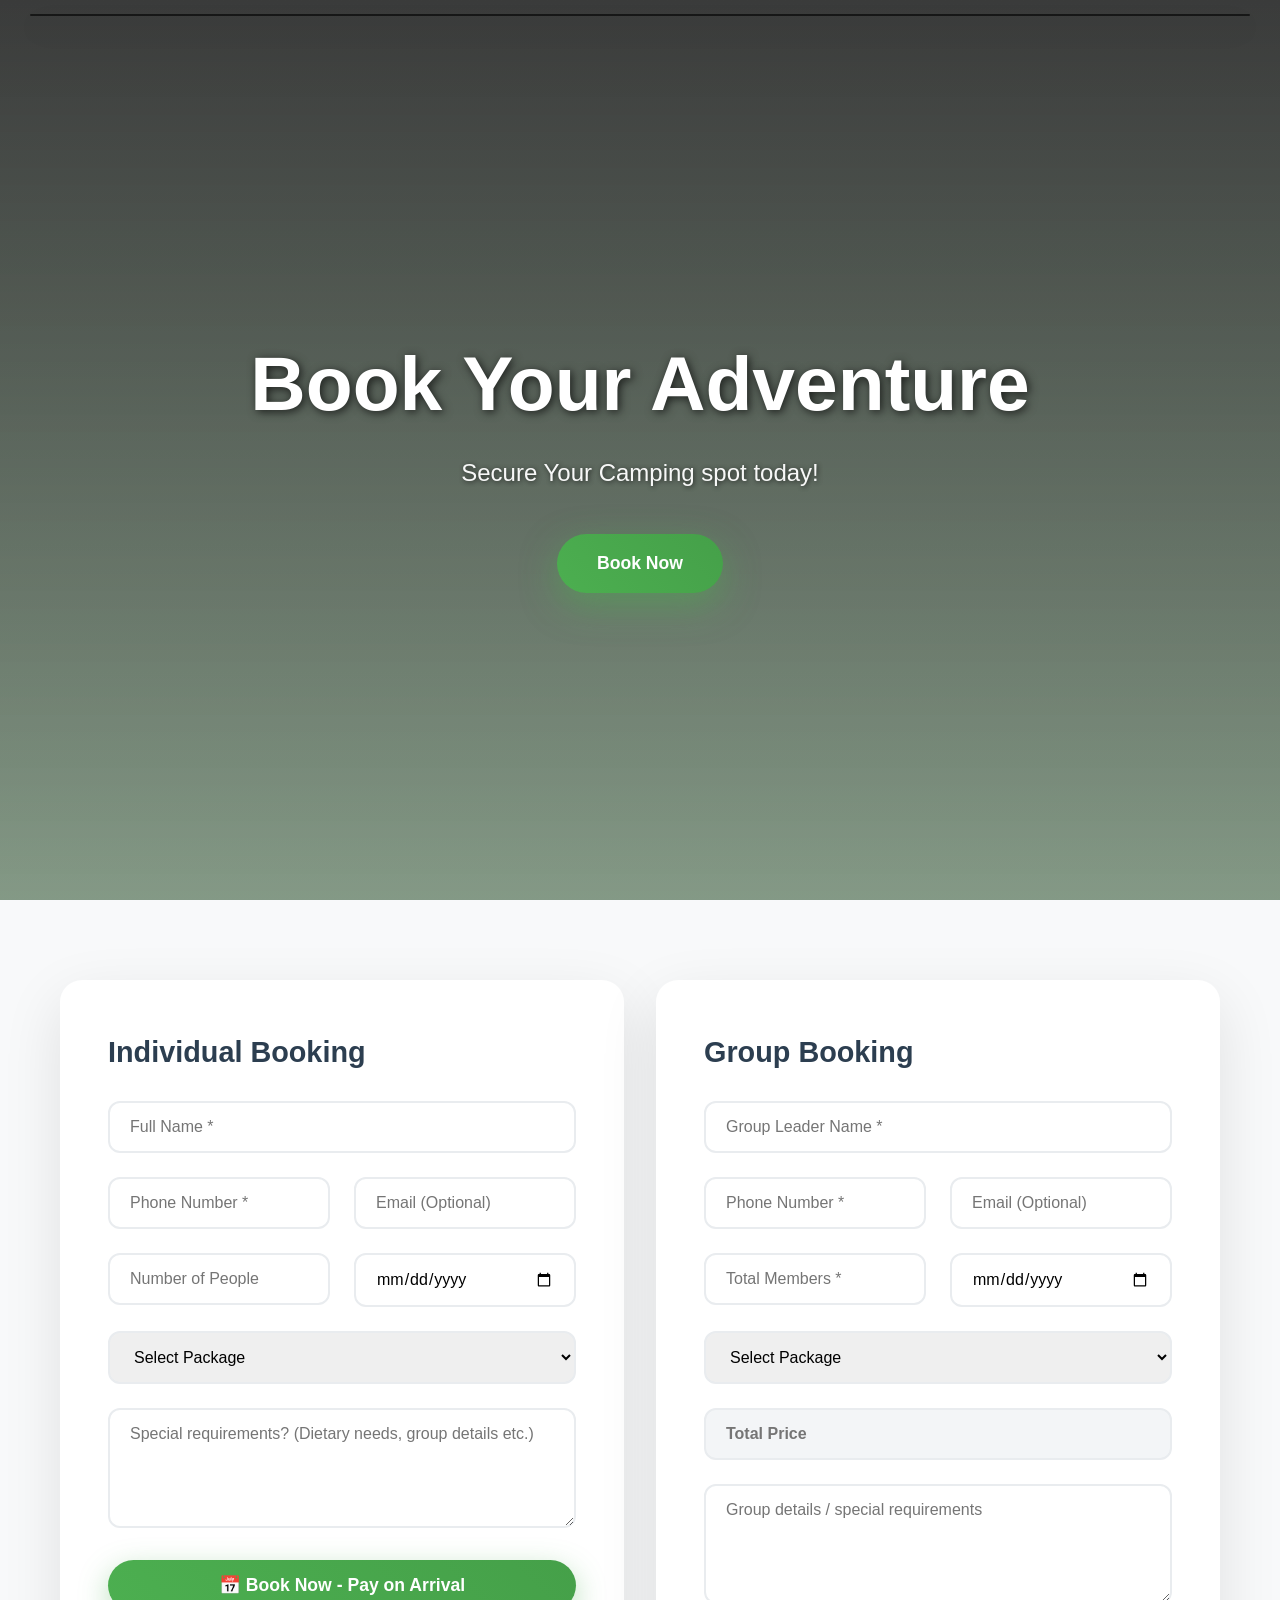
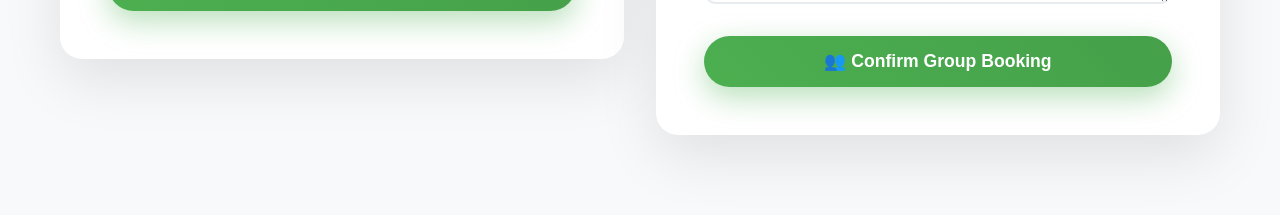
==== booking.html @ b4a64f31 "camping website" ====
<!DOCTYPE html>
<html lang="en">
<head>
    <meta charset="UTF-8">
    <meta name="viewport" content="width=device-width, initial-scale=1.0">
    <title>Book Now - Jadhav Camping</title>

    <link rel="stylesheet" href="style.css">
    <link rel="stylesheet" href="https://cdnjs.cloudflare.com/ajax/libs/font-awesome/6.4.0/css/all.min.css">
    <link href="https://fonts.googleapis.com/css2?family=Poppins:wght@300;400;500;600;700&display=swap" rel="stylesheet">
</head>
<body>

    <!-- Nav -->
    <nav class="navbar"><!-- Same nav, "Book Now" active --></nav>

    <!-- Hero -->
    <section class="hero">
        <video autoplay muted loop playsinline class="hero-video">
            <source src="hero-video.mp4/v2.mp4" type="video/mp4">
            <img src="https://images.unsplash.com/photo-1506905925346-21bda4d32df4" alt="Camping">
        </video>

        <div class="hero-overlay"></div>

        <div class="hero-content">
            <h1 class="hero-title">Book Your Adventure</h1>
            <p class="hero-subtitle">Secure Your Camping spot today!</p>

            <div class="hero-buttons">
                <a href="booking.html" class="cta-button primary">Book Now</a>
            </div>
        </div>
    </section>

    <!-- Booking Section -->
    <section class="booking-form-section">
        <div class="container">

            <div class="booking-wrapper">

                <!-- Individual Booking -->
                <form class="booking-form" action="#" method="POST">
                    <h2>Individual Booking</h2>

                    <div class="form-group">
                        <input type="text" name="name" placeholder="Full Name *" required>
                    </div>

                    <div class="form-row">
                        <div class="form-group">
                            <input type="tel" name="phone" placeholder="Phone Number *" required>
                        </div>

                        <div class="form-group">
                            <input type="email" name="email" placeholder="Email (Optional)">
                        </div>
                    </div>

                    <div class="form-row">
                        <div class="form-group">
                            <input type="number" name="people" placeholder="Number of People" min="1" max="50" required>
                        </div>

                        <div class="form-group">
                            <input type="date" name="date" required>
                        </div>
                    </div>

                    <div class="form-group">
                        <select name="package" required>
                            <option value="">Select Package</option>
                            <option value="tent">🏕️ Tent Camping - ₹1500/night</option>
                            <option value="farmhouse">🏡 Farm House - ₹1000/person</option>
                        </select>
                    </div>

                    <div class="form-group">
                        <textarea name="message" placeholder="Special requirements? (Dietary needs, group details etc.)"></textarea>
                    </div>

                    <button type="submit" class="cta-button full-width">
                      📅 Book Now - Pay on Arrival
                    </button>
                </form>


                <!-- Group Booking -->
                <form class="booking-form" action="#" method="POST">
                    <h2>Group Booking</h2>

                    <div class="form-group">
                        <input type="text" name="group_name" placeholder="Group Leader Name *" required>
                    </div>

                    <div class="form-row">
                        <div class="form-group">
                            <input type="tel" name="group_phone" placeholder="Phone Number *" required>
                        </div>

                        <div class="form-group">
                            <input type="email" name="group_email" placeholder="Email (Optional)">
                        </div>
                    </div>

                    <div class="form-row">
                        <div class="form-group">
                            <input type="number" id="groupMembers" name="members" placeholder="Total Members *" min="1" max="100" required>
                        </div>

                        <div class="form-group">
                            <input type="date" name="group_date" required>
                        </div>
                    </div>

                    <div class="form-group">
                        <select id="groupPackage" name="package" required>
                            <option value="">Select Package</option>
                            <option value="1500">🏕️ Tent Camping - ₹1500/person</option>
                            <option value="1000">🏡 Farm House - ₹1000/person</option>
                        </select>
                    </div>

                    <!-- Auto Price -->
                    <div class="form-group">
                        <input type="text" id="totalPrice" placeholder="Total Price" readonly>
                    </div>

                    <div class="form-group">
                        <textarea name="group_message" placeholder="Group details / special requirements"></textarea>
                    </div>

                   <button type="submit" class="cta-button full-width">
                      👥 Confirm Group Booking
                    </button>
                 </form>

            </div>
        </div>
    </section>

    

    <script src="https://checkout.razorpay.com/v1/checkout.js"></script>
    <script src="script.js"></script>
</body>
</html>
---- style.css ----
/* ============================================
   JADHAV CAMPING - COMPLETE CSS
   Modern, Responsive, Nature Theme
   Green (#4CAF50) + Brown (#8B4513) Colors
=========================================== */

/* ===== 1. RESET & BASE STYLES ===== */
* {
    margin: 0;
    padding: 0;
    box-sizing: border-box;
}

body {
    font-family: 'Poppins', -apple-system, BlinkMacSystemFont, sans-serif;
    line-height: 1.6;
    color: #333;
    overflow-x: hidden;
    scroll-behavior: smooth;
}

.container {
    max-width: 1200px;
    margin: 0 auto;
    padding: 0 20px;
}

.section-padding {
    padding: 100px 0;
}

/* ===== 2. NAVIGATION (Sticky + Blur) ===== */
.navbar {
    position: fixed;
    top: 0;
    width: 100%;
    background: rgba(0, 0, 0, 0.95);
    backdrop-filter: blur(10px);
    z-index: 1000;
    transition: all 0.3s ease;
}

.nav-container {
    max-width: 1200px;
    margin: 0 auto;
    padding: 0 20px;
    display: flex;
    justify-content: space-between;
    align-items: center;
    height: 70px;
}

.nav-logo {
    font-size: 1.5rem;
    font-weight: 700;
    color: #4CAF50;
    display: flex;
    align-items: center;
    gap: 10px;
    text-decoration: none;
}

.nav-menu {
    display: flex;
    list-style: none;
    gap: 2rem;
}

.nav-link {
    color: white;
    text-decoration: none;
    font-weight: 500;
    transition: all 0.3s ease;
    position: relative;
    padding: 5px 0;
}

.nav-link:hover,
.nav-link.active {
    color: #4CAF50;
}

.nav-link::after {
    content: '';
    position: absolute;
    width: 0;
    height: 3px;
    bottom: 0;
    left: 0;
    background: linear-gradient(90deg, #4CAF50, #8B4513);
    transition: width 0.3s ease;
}

.nav-link:hover::after,
.nav-link.active::after {
    width: 100%;
}

/* Hamburger Menu */
.hamburger {
    display: none;
    flex-direction: column;
    cursor: pointer;
    gap: 4px;
}

.bar {
    width: 25px;
    height: 3px;
    background: white;
    transition: 0.3s;
}

/* ===== 3. HERO SECTIONS ===== */
.hero, .page-hero, .about-hero, .booking-hero, .contact-hero {
    height: 60vh;
    min-height: 500px;
    background: linear-gradient(rgba(0,0,0,0.6), rgba(0,0,0,0.4)), 
                url('https://images.unsplash.com/photo-1506905925346-21bda4d32df4?ixlib=rb-4.0.3&ixid=M3wxMjA3fDB8MHxwaG90by1wYWdlfHx8fGVufDB8fHx8fA%3D%3D&auto=format&fit=crop&w=2070&q=80') center/cover;
    display: flex;
    align-items: center;
    justify-content: center;
    text-align: center;
    color: white;
    position: relative;
    background-size: cover;
    background-position: center;
}

.page-hero {
    height: 50vh;
    background-position: center bottom;
}

.hero-content, .page-hero div {
    z-index: 2;
    max-width: 800px;
}

.page-title {
    font-size: clamp(2.5rem, 5vw, 4rem);
    font-weight: 700;
    margin-bottom: 1rem;
}

.page-subtitle {
    font-size: 1.3rem;
    opacity: 0.95;
}

/* ===== 4. CTA BUTTON ===== */
.cta-button {
    display: inline-block;
    background: linear-gradient(45deg, #4CAF50, #45a049);
    color: white;
    padding: 15px 40px;
    font-size: 1.1rem;
    font-weight: 600;
    text-decoration: none;
    border-radius: 50px;
    transition: all 0.3s ease;
    box-shadow: 0 10px 30px rgba(76, 175, 80, 0.4);
    border: none;
    cursor: pointer;
}

.cta-button:hover {
    transform: translateY(-3px);
    box-shadow: 0 15px 40px rgba(76, 175, 80, 0.6);
}

.full-width {
    width: 100%;
}

/* ===== 5. SECTION TITLES ===== */
.section-title {
    text-align: center;
    font-size: 2.8rem;
    font-weight: 700;
    margin-bottom: 3rem;
    color: #2c3e50;
    position: relative;
}

.section-title::after {
    content: '';
    position: absolute;
    width: 80px;
    height: 4px;
    background: linear-gradient(45deg, #4CAF50, #8B4513);
    bottom: -15px;
    left: 50%;
    transform: translateX(-50%);
}

/* ===== 6. SERVICES & CARDS ===== */

.service-card h3, .feature h4, .mission-card h3 {
    font-size: 1.5rem;
    margin-bottom: 1rem;
    color: #2c3e50;
}

.services-grid, .features-grid {
    display: grid;
    grid-template-columns: repeat(auto-fit, minmax(280px, 1fr));
    gap: 2rem;
    margin-top: 3rem;
}

.service-card, .feature, .mission-card {
    background: white;
    padding: 2.5rem 2rem;
    border-radius: 20px;
    text-align: center;
    box-shadow: 0 10px 40px rgba(0,0,0,0.1);
    transition: all 0.4s ease;
    border-top: 4px solid transparent;
}

.service-card:hover, .feature:hover, .mission-card:hover {
    transform: translateY(-15px) scale(1.02);
    box-shadow: 0 25px 60px rgba(0,0,0,0.15);
    border-top-color: #4CAF50;
}

.service-card i, .feature i, .mission-card i {
    font-size: 3.5rem;
    color: #4CAF50;
    margin-bottom: 1.5rem;
    display: block;
}


/* ===== 7. TESTIMONIALS ===== */
.testimonials {
    background: linear-gradient(135deg, #667eea 0%, #764ba2 100%);
    color: white;
}

.testimonial-slider {
    max-width: 900px;
    margin: 0 auto;
}

.testimonial {
    opacity: 0;
    transform: translateY(30px);
    transition: all 0.6s ease;
    text-align: center;
    padding: 2rem;
}

.testimonial.active {
    opacity: 1;
    transform: translateY(0);
}

.testimonial p {
    font-size: 1.3rem;
    font-style: italic;
    margin-bottom: 2rem;
    font-weight: 300;
}

.testimonial-author h4 {
    font-size: 1.4rem;
    margin-bottom: 0.5rem;
}

.testimonial-slider .testimonial-slide{
    display: none !important;
    width: 100%;
}

.testimonial-slider .testimonial-slide.active{
    display: block !important;
}

/* ===== 8. WHATSAPP BUTTON ===== */
.whatsapp-btn {
    position: fixed;
    width: 60px;
    height: 60px;
    bottom: 30px;
    right: 30px;
    background: #25D366;
    color: white;
    border-radius: 50px;
    text-align: center;
    font-size: 30px;
    box-shadow: 0 8px 25px rgba(37, 211, 102, 0.4);
    z-index: 1000;
    transition: all 0.3s ease;
    display: flex;
    align-items: center;
    justify-content: center;
    text-decoration: none;
}

.whatsapp-btn:hover {
    transform: scale(1.1);
    box-shadow: 0 12px 35px rgba(37, 211, 102, 0.6);
}

/* ===== 9. FOOTER ===== */
.footer {
    background: linear-gradient(135deg, #2c3e50, #1a252f);
    color: white;
    padding: 60px 0 20px;
}

.footer-content {
    display: grid;
    grid-template-columns: repeat(auto-fit, minmax(250px, 1fr));
    gap: 2.5rem;
    margin-bottom: 2rem;
}

.footer-section h3, .footer-section h4 {
    margin-bottom: 1.5rem;
    color: #4CAF50;
}

.footer-section ul {
    list-style: none;
}

.footer-section ul li {
    margin-bottom: 0.8rem;
}

.footer-section a {
    color: #bdc3c7;
    text-decoration: none;
    transition: color 0.3s ease;
}

.footer-section a:hover {
    color: #4CAF50;
}

.footer-bottom {
    text-align: center;
    padding-top: 2rem;
    border-top: 1px solid #34495e;
    color: #7f8c8d;
    font-size: 0.9rem;
}

/* ===== 10. FORMS (Booking Page) ===== */
.booking-form-section {
    background: #f8f9fa;
    padding: 80px 0;
}

.booking-form {
    max-width: 600px;
    margin: 0 auto;
    background: white;
    padding: 3rem;
    border-radius: 20px;
    box-shadow: 0 20px 60px rgba(0,0,0,0.1);
}

.form-group {
    margin-bottom: 1.5rem;
}

.form-group input,
.form-group select,
.form-group textarea {
    width: 100%;
    padding: 15px 20px;
    border: 2px solid #e9ecef;
    border-radius: 12px;
    font-size: 1rem;
    font-family: inherit;
    transition: border-color 0.3s ease;
}

.form-group input:focus,
.form-group select:focus,
.form-group textarea:focus {
    outline: none;
    border-color: #4CAF50;
    box-shadow: 0 0 0 3px rgba(76, 175, 80, 0.1);
}

.form-row {
    display: grid;
    grid-template-columns: 1fr 1fr;
    gap: 1.5rem;
}

textarea {
    resize: vertical;
    min-height: 120px;
}

/* All Gallery */

/* =========================================
   PHOTO / VIDEO BUTTONS
========================================= */

.hero-buttons{
    display: flex;
    justify-content: center;
    gap: 20px;
    margin-top: 35px;
    flex-wrap: wrap;
}

.gallery-tab{
    padding: 14px 36px;
    border-radius: 50px;
    border: 1px solid rgba(255,255,255,0.15);

    background: rgba(255,255,255,0.12);
    backdrop-filter: blur(12px);

    color: white;
    font-size: 1rem;
    font-weight: 600;

    cursor: pointer;
    transition: 0.4s ease;
}

.gallery-tab i{
    margin-right: 8px;
}

.gallery-tab:hover{
    background: #4CAF50;
    transform: translateY(-4px);
    box-shadow: 0 10px 30px rgba(76,175,80,0.4);
}

.gallery-tab.active{
    background: linear-gradient(45deg,#4CAF50,#2e7d32);
    box-shadow: 0 10px 30px rgba(76,175,80,0.5);
}

/* =========================================
   HIDE SECTION
========================================= */

.hidden-section{
    display: none;
}

/* =========================================
   GALLERY GRID
========================================= */

.gallery-grid{
    display: grid;
    grid-template-columns: repeat(3,1fr);
    gap: 20px;
    margin-top: 40px;
}

.gallery-item{
    position: relative;
    overflow: hidden;
    border-radius: 22px;
    height: 320px;
    cursor: pointer;

    transition: 0.5s ease;

    box-shadow: 0 15px 40px rgba(0,0,0,0.2);
}

.gallery-item img{
    width: 100%;
    height: 100%;
    object-fit: cover;

    transition: 0.5s ease;
}

.gallery-item:hover img{
    transform: scale(1.08);
}

.gallery-item:hover{
    transform: translateY(-10px);
}

.gallery-overlay{
    position: absolute;
    inset: 0;

    background: linear-gradient(
        to top,
        rgba(0,0,0,0.9),
        rgba(0,0,0,0.1)
    );

    display: flex;
    align-items: flex-end;

    padding: 25px;

    opacity: 0;
    transition: 0.4s ease;
}

.gallery-item:hover .gallery-overlay{
    opacity: 1;
}

.gallery-overlay h3{
    color: white;
    font-size: 1.3rem;
}

/* =========================================
   NETFLIX VIDEO SECTION
========================================= */

.cinematic-videos{
    background: #0d1117;
    color: white;
}

.cinematic-videos .section-title{
    color: white;
}

.cinematic-grid{
    display: grid;
    grid-template-columns: 2fr 1fr 1fr;
    grid-auto-rows: 260px;
    gap: 20px;

    margin-top: 50px;
}

.cinematic-item{
    position: relative;
    overflow: hidden;

    border-radius: 22px;

    background: #000;

    transition: 0.5s ease;
}

.cinematic-item.large{
    grid-row: span 2;
}

.cinematic-item video{
    width: 100%;
    height: 100%;
    object-fit: cover;

    transition: 0.6s ease;
}

/* NETFLIX EFFECT */

.cinematic-item:hover{
    transform: scale(1.04);
    z-index: 5;

    box-shadow: 0 25px 70px rgba(0,0,0,0.5);
}

.cinematic-item:hover video{
    transform: scale(1.1);
}

.cinematic-overlay{
    position: absolute;
    inset: 0;

    background: linear-gradient(
        to top,
        rgba(0,0,0,0.95),
        rgba(0,0,0,0.1)
    );

    display: flex;
    flex-direction: column;
    justify-content: flex-end;

    padding: 25px;

    opacity: 0;

    transition: 0.4s ease;
}

.cinematic-item:hover .cinematic-overlay{
    opacity: 1;
}

.cinematic-overlay h3{
    font-size: 1.5rem;
    margin-bottom: 8px;
}

.cinematic-overlay p{
    color: #ddd;
}

/* =========================================
   MOBILE RESPONSIVE
========================================= */

@media(max-width:768px){

    .gallery-grid{
        grid-template-columns: 1fr;
    }

    .gallery-item{
        height: 260px;
    }

    .cinematic-grid{
        grid-template-columns: 1fr;
        grid-auto-rows: 240px;
    }

    .cinematic-item.large{
        grid-row: span 1;
    }

    .gallery-tab{
        width: 220px;
    }

}


/* ===== 12. SERVICES DETAIL PAGE ===== */
.service-detail {
    display: grid;
    grid-template-columns: 1fr 2fr;
    gap: 4rem;
    align-items: center;
    padding: 80px 0;
    border-bottom: 1px solid #eee;
}

.service-detail.reverse {
    grid-template-columns: 2fr 1fr;
    direction: rtl;
}

.service-detail.reverse .service-info {
    direction: ltr;
}

.service-image {
    text-align: center;
}

.service-image i {
    font-size: 8rem;
    color: #4CAF50;
}

.service-info h2 {
    font-size: 2.5rem;
    color: #2c3e50;
    margin-bottom: 1.5rem;
}

.service-info ul {
    list-style: none;
    margin-bottom: 2rem;
}

.service-info li {
    padding: 0.8rem 0;
    font-size: 1.1rem;
    border-bottom: 1px solid #f0f0f0;
}

.service-info li:before {
    content: '✓';
    color: #4CAF50;
    font-weight: bold;
    margin-right: 1rem;
}

/* ===== 13. CONTACT PAGE ===== */
.contact-grid {
    display: grid;
    grid-template-columns: 1fr 1fr;
    gap: 4rem;
    margin-top: 3rem;
}

.contact-item {
    display: flex;
    gap: 1.5rem;
    margin-bottom: 2rem;
    padding: 1.5rem;
    background: #f8f9fa;
    border-radius: 15px;
}

.contact-item i {
    font-size: 2rem;
    color: #4CAF50;
    width: 50px;
}

.social-links {
    display: flex;
    gap: 1rem;
    margin-top: 2rem;
}

.social-links a {
    width: 50px;
    height: 50px;
    background: #4CAF50;
    color: white;
    border-radius: 50%;
    display: flex;
    align-items: center;
    justify-content: center;
    text-decoration: none;
    transition: all 0.3s ease;
}

.social-links a:hover {
    background: #45a049;
    transform: translateY(-3px);
}

/* ===== 14. ABOUT PAGE SPECIFIC ===== */
.story-content {
    display: grid;
    grid-template-columns: 2fr 1fr;
    gap: 4rem;
    align-items: center;
    margin-top: 4rem;
}

.story-image i {
    font-size: 15rem;
    color: #4CAF50;
    opacity: 0.1;
}

.mission-grid {
    display: grid;
    grid-template-columns: 1fr 1fr;
    gap: 3rem;
    margin-top: 4rem;
}

/* ===== 15. ANIMATIONS ===== */
@keyframes fadeInUp {
    from {
        opacity: 0;
        transform: translateY(50px);
    }
    to {
        opacity: 1;
        transform: translateY(0);
    }
}

@keyframes pulse {
    0%, 100% { transform: scale(1); }
    50% { transform: scale(1.05); }
}

/* ===== 16. RESPONSIVE DESIGN ===== */
@media (max-width: 1024px) {
    .service-detail, .story-content {
        grid-template-columns: 1fr;
        text-align: center;
    }
    
    .service-detail.reverse {
        direction: ltr;
    }
}

@media (max-width: 768px) {
    /* Mobile Nav */
    .hamburger {
        display: flex;
    }
    
    .nav-menu {
        position: fixed;
        left: -100%;
        top: 70px;
        flex-direction: column;
        background: rgba(0,0,0,0.98);
        width: 100%;
        text-align: center;
        transition: 0.3s;
        padding: 2rem 0;
        gap: 1rem;
    }
    
    .nav-menu.active {
        left: 0;
    }
    
    /* Forms */
    .form-row {
        grid-template-columns: 1fr;
    }
    
    /* Contact */
    .contact-grid {
        grid-template-columns: 1fr;
    }
    
    /* Gallery */
    .gallery-grid {
        grid-template-columns: repeat(auto-fit, minmax(250px, 1fr));
    }
}

@media (max-width: 480px) {
    .container {
        padding: 0 15px;
    }
    
    .section-title {
        font-size: 2rem;
    }
    
    .booking-form {
        padding: 2rem 1.5rem;
        margin: 1rem;
    }
    
    .whatsapp-btn {
        width: 55px;
        height: 55px;
        bottom: 20px;
        right: 20px;
        font-size: 26px;
    }
    
    .service-detail {
        padding: 40px 0;
    }
}

/* ===== 17. UTILITY CLASSES ===== */
.text-center { text-align: center; }
.mb-4 { margin-bottom: 2rem; }
.mt-4 { margin-top: 2rem; }

/* Loading Animation */
.loading {
    pointer-events: none;
    opacity: 0.7;
}

/* Success Message */
.success-message {
    background: #d4edda;
    color: #155724;
    padding: 1rem;
    border-radius: 8px;
    margin: 1rem 0;
    border: 1px solid #c3e6cb;
}

/* Testimonials Slider - Add to style.css */
.testimonial-container {
    position: relative;
    max-width: 800px;
    margin: 0 auto;
}

.testimonial-slider {
    position: relative;
    overflow: hidden;
    border-radius: 20px;
    box-shadow: 0 20px 60px rgba(0,0,0,0.2);
}

.testimonial-slide {
    display: none;
    padding: 3rem 2rem;
    background: rgba(255,255,255,0.1);
    backdrop-filter: blur(10px);
    text-align: center;
}

.testimonial-slide.active {
    display: block;
    animation: slideIn 0.6s ease;
}

@keyframes slideIn {
    from { opacity: 0; transform: translateX(50px); }
    to { opacity: 1; transform: translateX(0); }
}

.testimonial-content i {
    color: #4CAF50;
    margin-bottom: 1.5rem;
    opacity: 0.8;
}

.testimonial-content p {
    font-size: 1.3rem;
    font-style: italic;
    margin-bottom: 1.5rem;
    color: white;
    line-height: 1.7;
}

.stars {
    color: #FFD700;
    font-size: 1.5rem;
    margin-bottom: 1.5rem;
    font-weight: bold;
}

.testimonial-author {
    background: rgba(255,255,255,0.2);
    padding: 1.5rem;
    border-radius: 15px;
    display: inline-block;
}

.testimonial-author h4 {
    color: #4CAF50;
    margin-bottom: 0.3rem;
}

/* Navigation Dots */
.testimonial-dots {
    text-align: center;
    margin-top: 2rem;
}

.dot {
    height: 12px;
    width: 12px;
    margin: 0 8px;
    background-color: rgba(255,255,255,0.4);
    border-radius: 50%;
    display: inline-block;
    cursor: pointer;
    transition: all 0.3s ease;
}

.dot.active,
.dot:hover {
    background-color: #4CAF50;
    transform: scale(1.2);
}

/* Arrows */
.prev, .next {
    position: absolute;
    top: 50%;
    transform: translateY(-50%);
    background: rgba(76, 175, 80, 0.8);
    color: white;
    border: none;
    width: 50px;
    height: 50px;
    border-radius: 50%;
    font-size: 1.5rem;
    cursor: pointer;
    transition: all 0.3s ease;
    z-index: 10;
}

.prev { left: -25px; }
.next { right: -25px; }

.prev:hover, .next:hover {
    background: #4CAF50;
    transform: translateY(-50%) scale(1.1);
}

/* Mobile Responsive */
@media (max-width: 768px) {
    .prev { left: 10px; }
    .next { right: 10px; }
    
    .testimonial-content p {
        font-size: 1.1rem;
    }
}

/* 🔔 SUCCESS POPUP STYLES - Add to style.css END */
.custom-popup {
    position: fixed;
    top: 0;
    left: 0;
    width: 100%;
    height: 100%;
    background: rgba(0,0,0,0.5);
    z-index: 10000;
    display: flex;
    align-items: center;
    justify-content: center;
    padding: 20px;
    animation: popupSlideIn 0.3s ease;
}

@keyframes popupSlideIn {
    from { transform: translateY(-50px); opacity: 0; }
    to { transform: translateY(0); opacity: 1; }
}

.popup-content {
    background: white;
    padding: 2.5rem 3rem;
    border-radius: 20px;
    max-width: 500px;
    width: 100%;
    text-align: center;
    box-shadow: 0 25px 80px rgba(0,0,0,0.3);
    position: relative;
    transform: scale(0.9);
    animation: popupScale 0.4s ease forwards;
}

@keyframes popupScale {
    to { transform: scale(1); }
}

.popup-content i {
    font-size: 4rem;
    margin-bottom: 1.5rem;
}

.popup-content i.fa-check-circle {
    color: #4CAF50;
}

.popup-content i.fa-times-circle {
    color: #f44336;
}

.popup-content div {
    font-size: 1.2rem;
    line-height: 1.6;
    margin-bottom: 2rem;
    color: #333;
}

.popup-content button {
    background: #4CAF50;
    color: white;
    border: none;
    padding: 12px 30px;
    border-radius: 25px;
    font-size: 1rem;
    cursor: pointer;
    transition: all 0.3s ease;
}

.popup-content button:hover {
    background: #45a049;
    transform: translateY(-2px);
}

/* Mobile */
@media (max-width: 480px) {
    .popup-content {
        padding: 2rem 1.5rem;
        margin: 1rem;
    }
    
    .popup-content i {
        font-size: 3rem;
    }
}



/* ========================================
   VIDEO HERO BACKGROUND - Add to style.css END
=========================================== */

/* Video Background */
.hero-video {
    position: absolute;
    top: 0;
    left: 0;
    width: 100%;
    height: 100%;
    object-fit: cover;
    z-index: 1;
}

.hero {
    height: 100vh;
    position: relative;
    display: flex;
    align-items: center;
    justify-content: center;
    overflow: hidden;
}

.hero-overlay {
    position: absolute;
    top: 0;
    left: 0;
    width: 100%;
    height: 100%;
    background: linear-gradient(rgba(0,0,0,0.4), rgba(76,175,80,0.2));
    z-index: 2;
}

.hero-content {
    z-index: 3;
    max-width: 900px;
    padding: 0 20px;
    text-align: center;
    animation: fadeInUp 1.2s ease-out;
}

.hero-title {
    font-size: clamp(2.8rem, 6vw, 5rem);
    font-weight: 700;
    margin-bottom: 1.5rem;
    text-shadow: 2px 2px 10px rgba(0,0,0,0.7);
    line-height: 1.2;
}

.hero-subtitle {
    font-size: clamp(1.2rem, 3vw, 1.5rem);
    margin-bottom: 2.5rem;
    opacity: 0.95;
    text-shadow: 1px 1px 5px rgba(0,0,0,0.7);
}

/* Dual Buttons */
.hero-buttons {
    display: flex;
    gap: 1.5rem;
    justify-content: center;
    flex-wrap: wrap;
}

.cta-button.primary {
    background: linear-gradient(45deg, #4CAF50, #45a049);
    box-shadow: 0 12px 35px rgba(76, 175, 80, 0.5);
}

.cta-button.secondary {
    background: transparent;
    color: white;
    border: 2px solid white;
    box-shadow: none;
}

.cta-button.secondary:hover {
    background: white;
    color: #4CAF50;
    transform: translateY(-3px);
}

/* Mobile Optimizations */
@media (max-width: 768px) {
    .hero-buttons {
        flex-direction: column;
        align-items: center;
    }
    
    .cta-button {
        width: 100%;
        max-width: 300px;
    }
    
    .hero-video {
        object-position: center;
    }
}

/* Video Performance */
.hero-video {
    will-change: transform;
}

/* Loading Optimization */
.hero-video[poster] {
    object-fit: cover;
}

/* ==========================================
   BOOKING PAGE - INDIVIDUAL + GROUP FORM
   Add at end of style.css
========================================== */

.booking-wrapper {
    display: grid;
    grid-template-columns: 1fr 1fr;
    gap: 2rem;
    align-items: start;
}

.booking-wrapper .booking-form {
    max-width: 100%;
    margin: 0;
}

.booking-form h2 {
    font-size: 1.8rem;
    margin-bottom: 1.5rem;
    color: #2c3e50;
}

#totalPrice {
    background: #f3f5f7;
    font-weight: 600;
    color: #2c3e50;
    cursor: not-allowed;
}

/* Tablet */
@media (max-width: 992px) {
    .booking-wrapper {
        grid-template-columns: 1fr;
    }
}

/* Mobile */
@media (max-width: 480px) {
    .booking-form h2 {
        font-size: 1.5rem;
    }
}

/* ==========================================
   Feedback Form
========================================== */

.feedback-btn-wrap{
    text-align: center;
    margin-top: 25px;
}

.feedback-btn{
    padding: 12px 24px;
    border: none;
    border-radius: 8px;
    cursor: pointer;
    font-size: 16px;
}

.feedback-form{
    display: none;
    max-width: 500px;
    margin: 20px auto 0;
    padding: 20px;
    background: #ffffff;
    border-radius: 12px;
    box-shadow: 0 8px 25px rgba(0,0,0,0.08);
}

.feedback-form input,
.feedback-form textarea{
    width: 100%;
    padding: 12px;
    margin-bottom: 12px;
    border: 1px solid #ccc;
    border-radius: 8px;
    font-size: 15px;
    box-sizing: border-box;
}

.feedback-form textarea{
    min-height: 110px;
    resize: vertical;
}

.feedback-form .feedback-btn{
    width: 100%;
}

/* OUR STORY PHOTO */

.story-image img {
    width: 100%;
    height: auto;
    border-radius: 20px; /* Rounded corners for a modern look */
    box-shadow: 0 15px 30px rgba(0,0,0,0.2); /* Deep shadow to make it pop */
    transition: transform 0.3s ease;
}

.story-image img:hover {
    transform: scale(1.02); /* Slight zoom effect when hovering */
}

.header-icon {
    width: 50px; /* Adjust size to match your text height */
    height: auto;
    margin-right: 15px;
}

/* OUR STORY PHOTO */

/* General Reset */
* {
    box-sizing: border-box;
    margin: 0;
    padding: 0;
}

body {
    font-family: 'Segoe UI', Roboto, Helvetica, Arial, sans-serif;
    background-color: #f4f7f6;
    color: #333;
}

.container {
    max-width: 1200px;
    margin: 0 auto;
    padding: 0 20px;
}

.section-padding {
    padding: 100px 0;
}

.social-float{
    position: fixed;
    right: 22px;
    bottom: 20px;
    display: flex;
    flex-direction: column;
    gap: 12px;
    z-index: 999;
}

.social-icon{
    width: 56px;
    height: 56px;
    border-radius: 50%;
    display: flex;
    align-items: center;
    justify-content: center;
    color: #fff;
    font-size: 26px;
    text-decoration: none;
    box-shadow: 0 8px 20px rgba(0,0,0,0.25);
    transition: 0.3s ease;
}

.social-icon:hover{
    transform: translateY(-4px);
}

.facebook{
    background: #1877f2;
}

.instagram{
    background: #e1306c;
}

.whatsapp{
    background: #25d366;
}

/* css for glass */
html{
    scroll-behavior: smooth;
    scroll-padding-top: 90px;
}

body{
    line-height: 1.7;
}

/* Premium floating glass navbar */
.navbar{
    position: fixed;
    top: 14px;
    left: 50%;
    transform: translateX(-50%);
    width: calc(100% - 36px);
    max-width: 1220px;
    z-index: 1000;

    background: rgba(8,16,24,0.45);
    backdrop-filter: blur(16px);
    -webkit-backdrop-filter: blur(16px);

    border: 1px solid rgba(255,255,255,0.08);
    border-radius: 20px;
    box-shadow: 0 12px 30px rgba(0,0,0,0.18);
}

.nav-container{
    padding: 16px 24px;
}

.nav-link{
    transition: 0.3s ease;
}

.nav-link:hover{
    color: #25d366;
}

/* Better spacing */
section{
    padding: 110px 0;
}

.hero{
    padding-top: 140px;
}

/* Premium cards */
.service-card,
.service-detail,
.mission-card,
.feature,
.booking-form,
.contact-info,
.contact-map,
.story-content{
    border-radius: 22px;
    transition: 0.35s ease;
}

.service-card:hover,
.service-detail:hover,
.mission-card:hover,
.feature:hover{
    transform: translateY(-8px);
}

/* Section reveal animation */
.reveal{
    opacity: 0;
    transform: translateY(34px) scale(0.985);
    transition: opacity .85s ease,
                transform .85s cubic-bezier(.22,1,.36,1);
}

.reveal.show{
    opacity: 1;
    transform: translateY(0) scale(1);
}



/* Mobile */
@media (max-width: 768px){
    .navbar{
        width: calc(100% - 18px);
        top: 8px;
        border-radius: 16px;
    }

    .nav-container{
        padding: 14px 18px;
    }

    section{
        padding: 85px 0;
    }

    .hero{
        padding-top: 110px;
    }
}


/* seo-content */
.seo-content {
    background: #f8f9fa;
    text-align: center;
}

.seo-content p {
    max-width: 900px;
    margin: 20px auto;
    font-size: 1.2rem;
    line-height: 2;
    color: #333;
    font-weight: 600;
    font-family: 'Poppins', sans-serif;
    letter-spacing: 0.5px;
}



/* =========================================
   GALLERY BUTTONS
========================================= */

.hero-buttons{
    display: flex;
    justify-content: center;
    gap: 20px;
    margin-top: 30px;
}

.gallery-tab{
    padding: 14px 34px;
    border: none;
    border-radius: 50px;
    background: rgba(255,255,255,0.15);
    color: white;
    font-size: 1rem;
    font-weight: 600;
    cursor: pointer;
    transition: 0.4s ease;
    backdrop-filter: blur(10px);
}

.gallery-tab i{
    margin-right: 8px;
}

.gallery-tab:hover{
    transform: translateY(-3px);
    background: rgba(255,255,255,0.25);
}

.gallery-tab.active{
    background: #4CAF50;
    color: white;
    box-shadow: 0 10px 25px rgba(76,175,80,0.4);
}

/* =========================================
   NETFLIX VIDEO SECTION
========================================= */

.cinematic-videos{
    background: #0d1117;
    color: white;
}

.cinematic-videos .section-title{
    color: white;
}

.cinematic-grid{
    display: grid;
    grid-template-columns: 2fr 1fr 1fr;
    grid-auto-rows: 260px;
    gap: 20px;
    margin-top: 50px;
}

.cinematic-item{
    position: relative;
    overflow: hidden;
    border-radius: 22px;
    background: #000;
    cursor: pointer;
    transition: 0.5s ease;
}

.cinematic-item.large{
    grid-row: span 2;
}

.cinematic-item video{
    width: 100%;
    height: 100%;
    object-fit: cover;
    transition: transform 0.6s ease;
}

/* HOVER EFFECT */

.cinematic-item:hover{
    transform: scale(1.03);
    z-index: 5;
    box-shadow: 0 20px 60px rgba(0,0,0,0.5);
}

.cinematic-item:hover video{
    transform: scale(1.08);
}

/* OVERLAY */

.cinematic-overlay{
    position: absolute;
    inset: 0;
    background: linear-gradient(
        to top,
        rgba(0,0,0,0.95),
        rgba(0,0,0,0.1)
    );

    display: flex;
    flex-direction: column;
    justify-content: flex-end;

    padding: 25px;

    opacity: 0;
    transition: 0.4s ease;

    pointer-events: none;
}

.cinematic-item:hover .cinematic-overlay{
    opacity: 1;
}

.cinematic-overlay h3{
    font-size: 1.4rem;
    margin-bottom: 8px;
}

.cinematic-overlay p{
    color: #ddd;
    font-size: 0.95rem;
}

/* =========================================
   VIDEO POPUP
========================================= */

.video-modal{
    position: fixed;
    inset: 0;
    background: rgba(0,0,0,0.96);

    display: none;
    justify-content: center;
    align-items: center;

    z-index: 999999;

    padding: 20px;
}

.video-modal.active{
    display: flex;
}

.video-modal video{
    width: 90%;
    max-width: 1000px;
    border-radius: 20px;
    outline: none;
}

.close-video{
    position: absolute;
    top: 20px;
    right: 35px;

    color: white;
    font-size: 55px;
    cursor: pointer;
}

/* =========================================
   MOBILE
========================================= */

@media(max-width:768px){

    .cinematic-grid{
        grid-template-columns: 1fr;
        grid-auto-rows: 240px;
    }

    .cinematic-item.large{
        grid-row: span 1;
    }

    .gallery-tab{
        width: 160px;
        font-size: 0.95rem;
    }

    .video-modal video{
        width: 100%;
    }

}
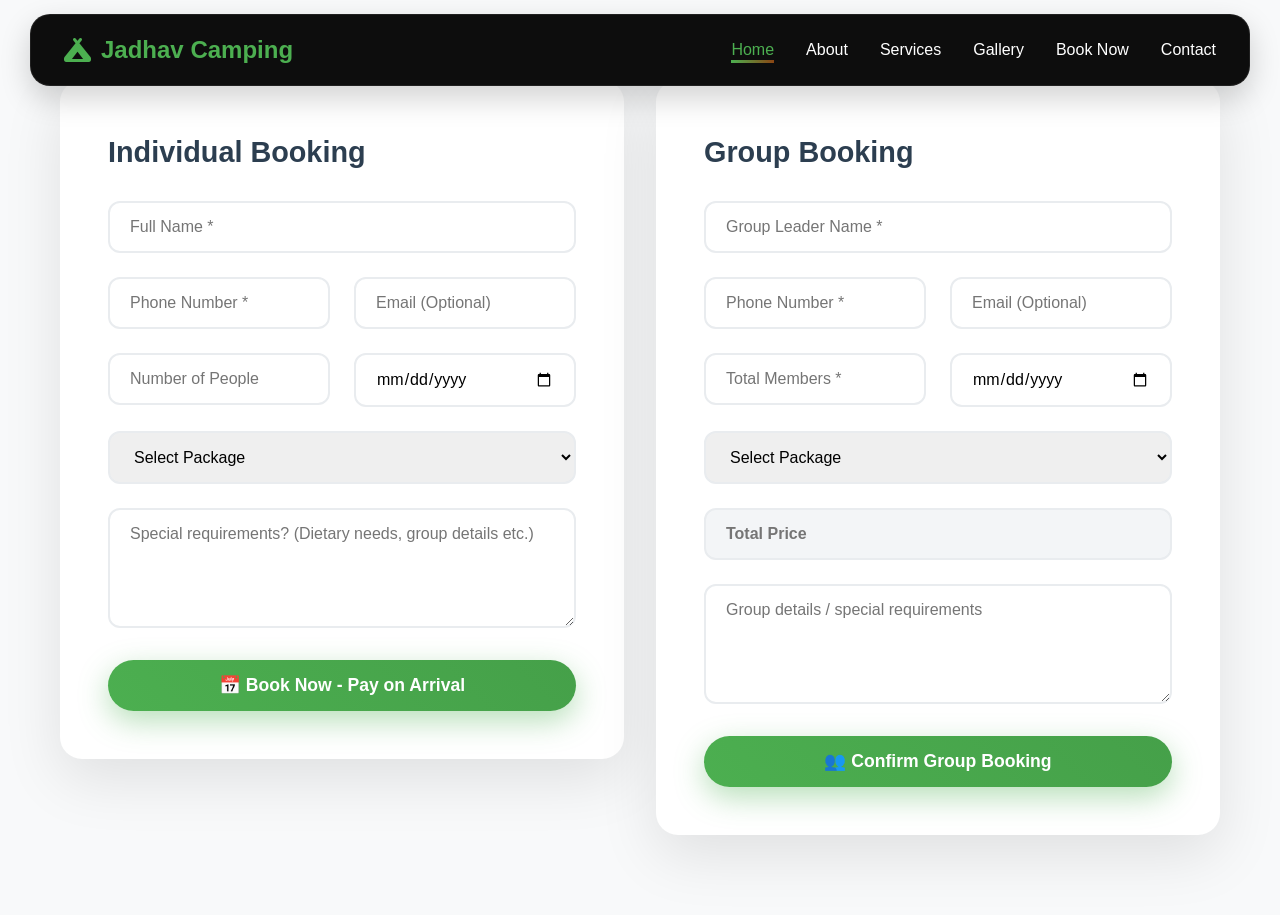
==== commit 6085210e: "Website updated" ====
--- a/booking.html
+++ b/booking.html
@@ -10,28 +10,41 @@
     <link href="https://fonts.googleapis.com/css2?family=Poppins:wght@300;400;500;600;700&display=swap" rel="stylesheet">
 </head>
 <body>
-
-    <!-- Nav -->
-    <nav class="navbar"><!-- Same nav, "Book Now" active --></nav>
-
-    <!-- Hero -->
-    <section class="hero">
-        <video autoplay muted loop playsinline class="hero-video">
-            <source src="hero-video.mp4/v2.mp4" type="video/mp4">
-            <img src="https://images.unsplash.com/photo-1506905925346-21bda4d32df4" alt="Camping">
-        </video>
-
-        <div class="hero-overlay"></div>
-
-        <div class="hero-content">
-            <h1 class="hero-title">Book Your Adventure</h1>
-            <p class="hero-subtitle">Secure Your Camping spot today!</p>
-
-            <div class="hero-buttons">
-                <a href="booking.html" class="cta-button primary">Book Now</a>
+    <!-- Navigation -->
+    <nav class="navbar">
+        <div class="nav-container">
+            <div class="nav-logo">
+                <i class="fas fa-campground"></i>
+                Jadhav Camping
             </div>
-        </div>
-    </section>
+            <ul class="nav-menu">
+                <li class="nav-item">
+                    <a href="index.html" class="nav-link active">Home</a>
+                </li>
+                <li class="nav-item">
+                    <a href="about.html" class="nav-link">About</a>
+                </li>
+                <li class="nav-item">
+                    <a href="services.html" class="nav-link">Services</a>
+                </li>
+                <li class="nav-item">
+                    <a href="gallery.html" class="nav-link">Gallery</a>
+                </li>
+                <li class="nav-item">
+                    <a href="booking.html" class="nav-link">Book Now</a>
+                </li>
+                <li class="nav-item">
+                    <a href="contact.html" class="nav-link">Contact</a>
+                </li>
+            </ul>
+            <div class="hamburger">
+                <span class="bar"></span>
+                <span class="bar"></span>
+                <span class="bar"></span>
+            </div>
+        </div>
+    </nav>
+
 
     <!-- Booking Section -->
     <section class="booking-form-section">
@@ -71,7 +84,7 @@
                         <select name="package" required>
                             <option value="">Select Package</option>
                             <option value="tent">🏕️ Tent Camping - ₹1500/night</option>
-                            <option value="farmhouse">🏡 Farm House - ₹1000/person</option>
+                            <option value="farmhouse">🏡 Farm House - ₹1800/person</option>
                         </select>
                     </div>
 
@@ -117,7 +130,7 @@
                         <select id="groupPackage" name="package" required>
                             <option value="">Select Package</option>
                             <option value="1500">🏕️ Tent Camping - ₹1500/person</option>
-                            <option value="1000">🏡 Farm House - ₹1000/person</option>
+                            <option value="1000">🏡 Farm House - ₹1800/person</option>
                         </select>
                     </div>
 
@@ -139,6 +152,60 @@
         </div>
     </section>
 
+        <!-- Success Popup -->
+<div id="success-popup" class="success-popup">
+
+    <div class="success-box">
+
+        <div class="checkmark-circle">
+            <div class="checkmark"></div>
+        </div>
+
+        <h2>Booking Successful 🎉</h2>
+
+        <p>
+            Your camping booking has been confirmed successfully.
+        </p>
+
+        <button onclick="closeSuccessPopup()">
+            OK
+        </button>
+
+    </div>
+
+</div>
+
+<!-- Receipt Popup -->
+<div id="success-popup" class="success-popup">
+
+    <div class="success-box">
+
+        <div class="checkmark-circle">
+            <div class="checkmark"></div>
+        </div>
+
+        <h2>Booking Confirmed 🎉</h2>
+
+        <div class="receipt-details">
+
+            <p><strong>Name:</strong> <span id="receipt-name"></span></p>
+
+            <p><strong>Payment ID:</strong> <span id="receipt-payment"></span></p>
+
+            <p><strong>Advance Paid:</strong> ₹600</p>
+
+            <p><strong>Status:</strong> Confirmed ✅</p>
+
+        </div>
+
+        <button onclick="closeSuccessPopup()">
+            OK
+        </button>
+
+    </div>
+
+</div>
+
     
 
     <script src="https://checkout.razorpay.com/v1/checkout.js"></script>
--- a/style.css
+++ b/style.css
@@ -91,7 +91,7 @@
     transition: width 0.3s ease;
 }
 
-.nav-link:hover::after,
+
 .nav-link.active::after {
     width: 100%;
 }
@@ -1693,4 +1693,238 @@
         width: 100%;
     }
 
+}
+
+/* Glass Popup Banner */
+.top-banner{
+    position: fixed;
+    top: -500px;
+    left: 50%;
+    transform: translateX(-50%);
+
+    width: 92%;
+    max-width: 420px;
+    max-height: 90vh;
+    overflow-y: auto;
+
+    padding: 15px;
+    border-radius: 25px;
+
+    background: rgba(255,255,255,0.15);
+    backdrop-filter: blur(18px);
+    -webkit-backdrop-filter: blur(18px);
+
+    border: 1px solid rgba(255,255,255,0.25);
+
+    box-shadow: 0 8px 32px rgba(0,0,0,0.25);
+
+    z-index: 9999;
+    text-align: center;
+
+    animation: dropBanner 1s ease forwards;
+    
+}
+
+/* Image */
+.top-banner img{
+    width: 100%;
+    height: auto;
+    max-height: 420px;
+    object-fit: contain;
+    border-radius: 18px;
+    display: block;
+    margin: auto;
+}
+
+/* Text */
+.banner-text h3{
+    margin-top: 18px;
+    font-size: 30px;
+    color: white;
+}
+
+.banner-text p{
+    margin-top: 10px;
+    font-size: 17px;
+    color: #f1f1f1;
+    line-height: 1.6;
+}
+
+/* Close Button */
+.close-banner{
+    position: absolute;
+    top: 10px;
+    right: 18px;
+
+    width: 38px;
+    height: 38px;
+
+    display: flex;
+    justify-content: center;
+    align-items: center;
+
+    border-radius: 50%;
+
+    background: rgba(255,255,255,0.2);
+    backdrop-filter: blur(10px);
+
+    color: white;
+    font-size: 26px;
+    font-weight: bold;
+
+    cursor: pointer;
+
+    transition: 0.3s;
+}
+
+/* Hover Effect */
+.close-banner:hover{
+    background: rgba(255,255,255,0.35);
+    transform: scale(1.1);
+}
+
+/* Drop Animation */
+@keyframes dropBanner{
+
+    0%{
+        top: -500px;
+        opacity: 0;
+    }
+
+    100%{
+        top: 20px;
+        opacity: 1;
+    }
+}
+
+
+/* Success Popup */
+.success-popup{
+    position: fixed;
+    inset: 0;
+
+    background: rgba(0,0,0,0.5);
+    backdrop-filter: blur(10px);
+
+    display: none;
+    justify-content: center;
+    align-items: center;
+
+    z-index: 99999;
+}
+
+/* Box */
+.success-box{
+    width: 90%;
+    max-width: 400px;
+
+    padding: 30px;
+
+    border-radius: 25px;
+
+    text-align: center;
+
+    background: rgba(255,255,255,0.15);
+
+    backdrop-filter: blur(20px);
+
+    border: 1px solid rgba(255,255,255,0.2);
+
+    color: white;
+
+    animation: popupScale 0.5s ease;
+}
+
+/* Tick Circle */
+.checkmark-circle{
+    width: 100px;
+    height: 100px;
+
+    margin: auto;
+
+    border-radius: 50%;
+    background: #22c55e;
+
+    position: relative;
+
+    animation: pop 0.5s ease;
+}
+
+/* Tick */
+.checkmark{
+    position: absolute;
+
+    left: 28px;
+    top: 22px;
+
+    width: 25px;
+    height: 50px;
+
+    border: solid white;
+    border-width: 0 6px 6px 0;
+
+    transform: rotate(45deg);
+}
+
+/* Text */
+.success-box h2{
+    margin-top: 20px;
+    font-size: 30px;
+}
+
+.success-box p{
+    margin-top: 10px;
+    line-height: 1.6;
+}
+
+/* Button */
+.success-box button{
+    margin-top: 20px;
+
+    padding: 12px 30px;
+
+    border: none;
+    border-radius: 10px;
+
+    background: #22c55e;
+
+    color: white;
+    font-size: 16px;
+
+    cursor: pointer;
+}
+
+/* Animations */
+@keyframes popupScale{
+    from{
+        transform: scale(0.7);
+        opacity: 0;
+    }
+
+    to{
+        transform: scale(1);
+        opacity: 1;
+    }
+}
+
+@keyframes pop{
+    0%{
+        transform: scale(0);
+    }
+
+    100%{
+        transform: scale(1);
+    }
+}
+
+/* payment receipt */
+
+.receipt-details{
+    margin-top: 20px;
+    text-align: left;
+}
+
+.receipt-details p{
+    margin: 10px 0;
+    font-size: 16px;
 }
